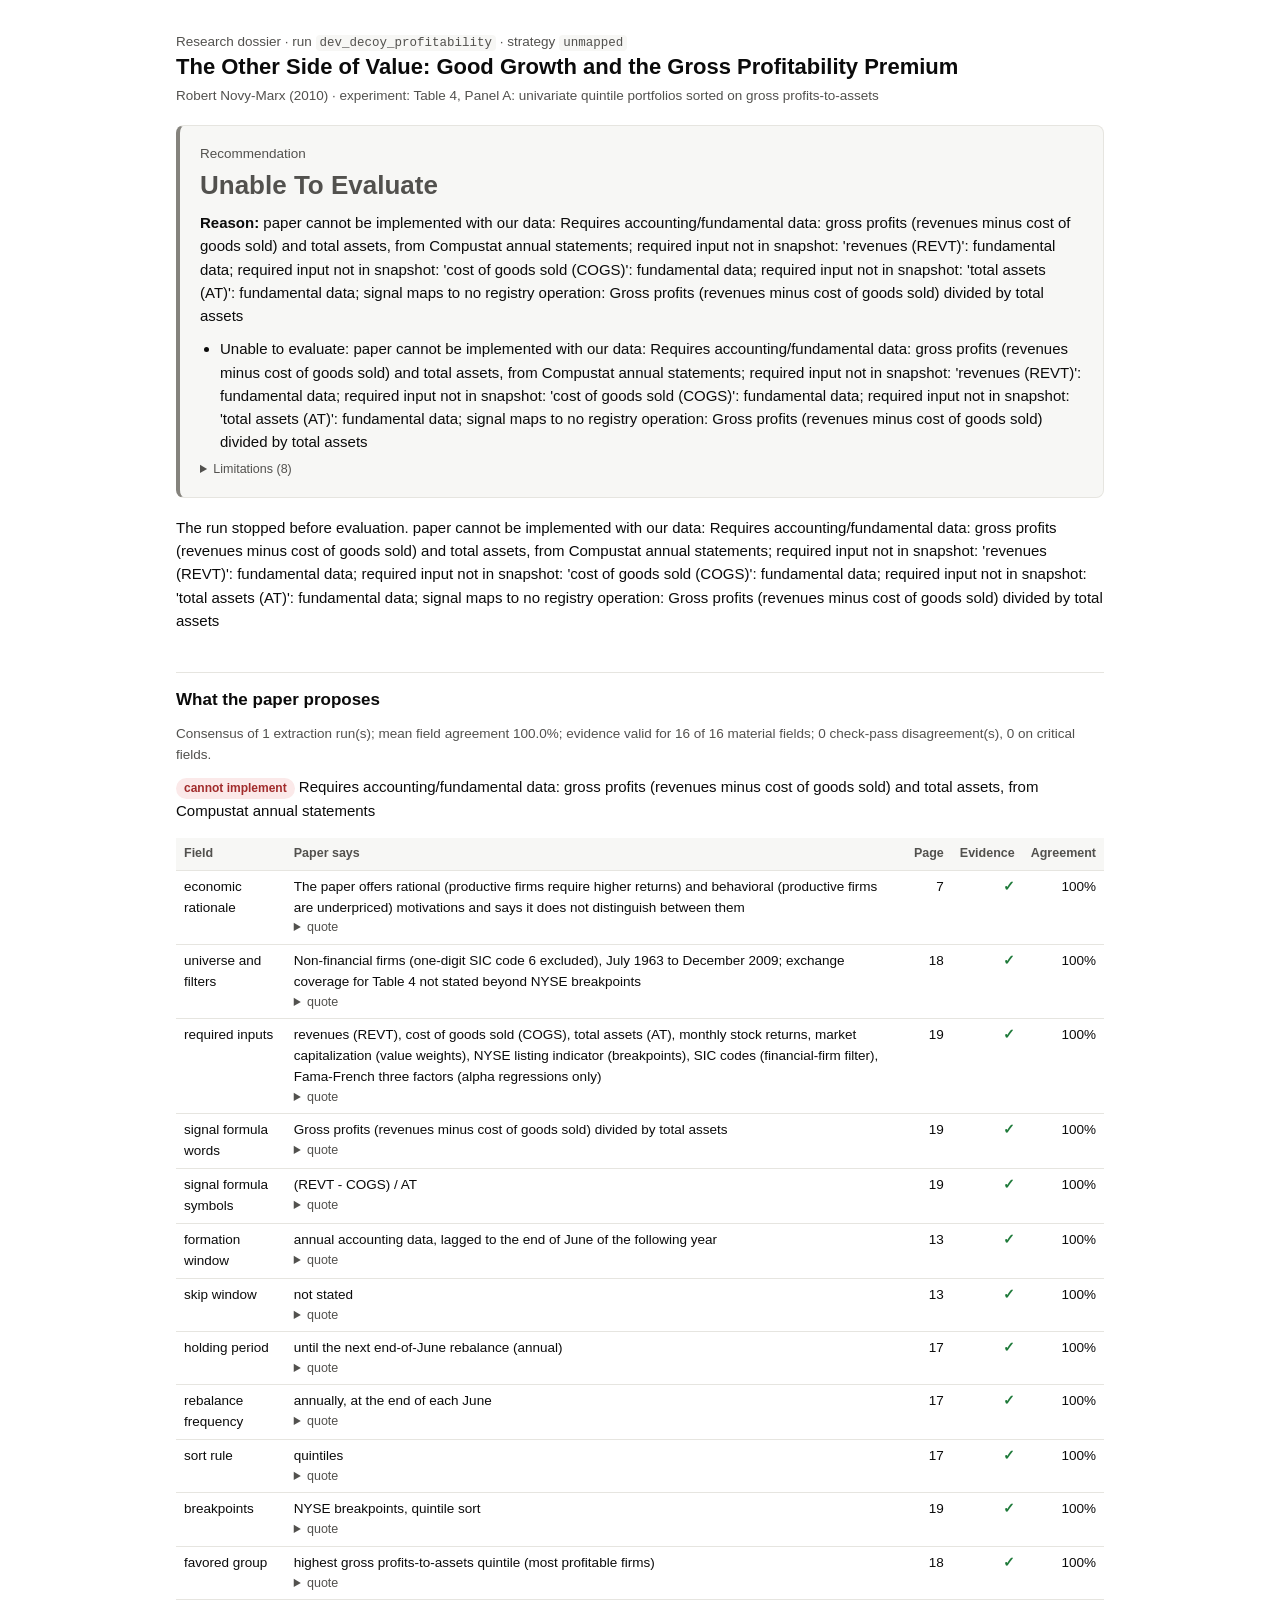
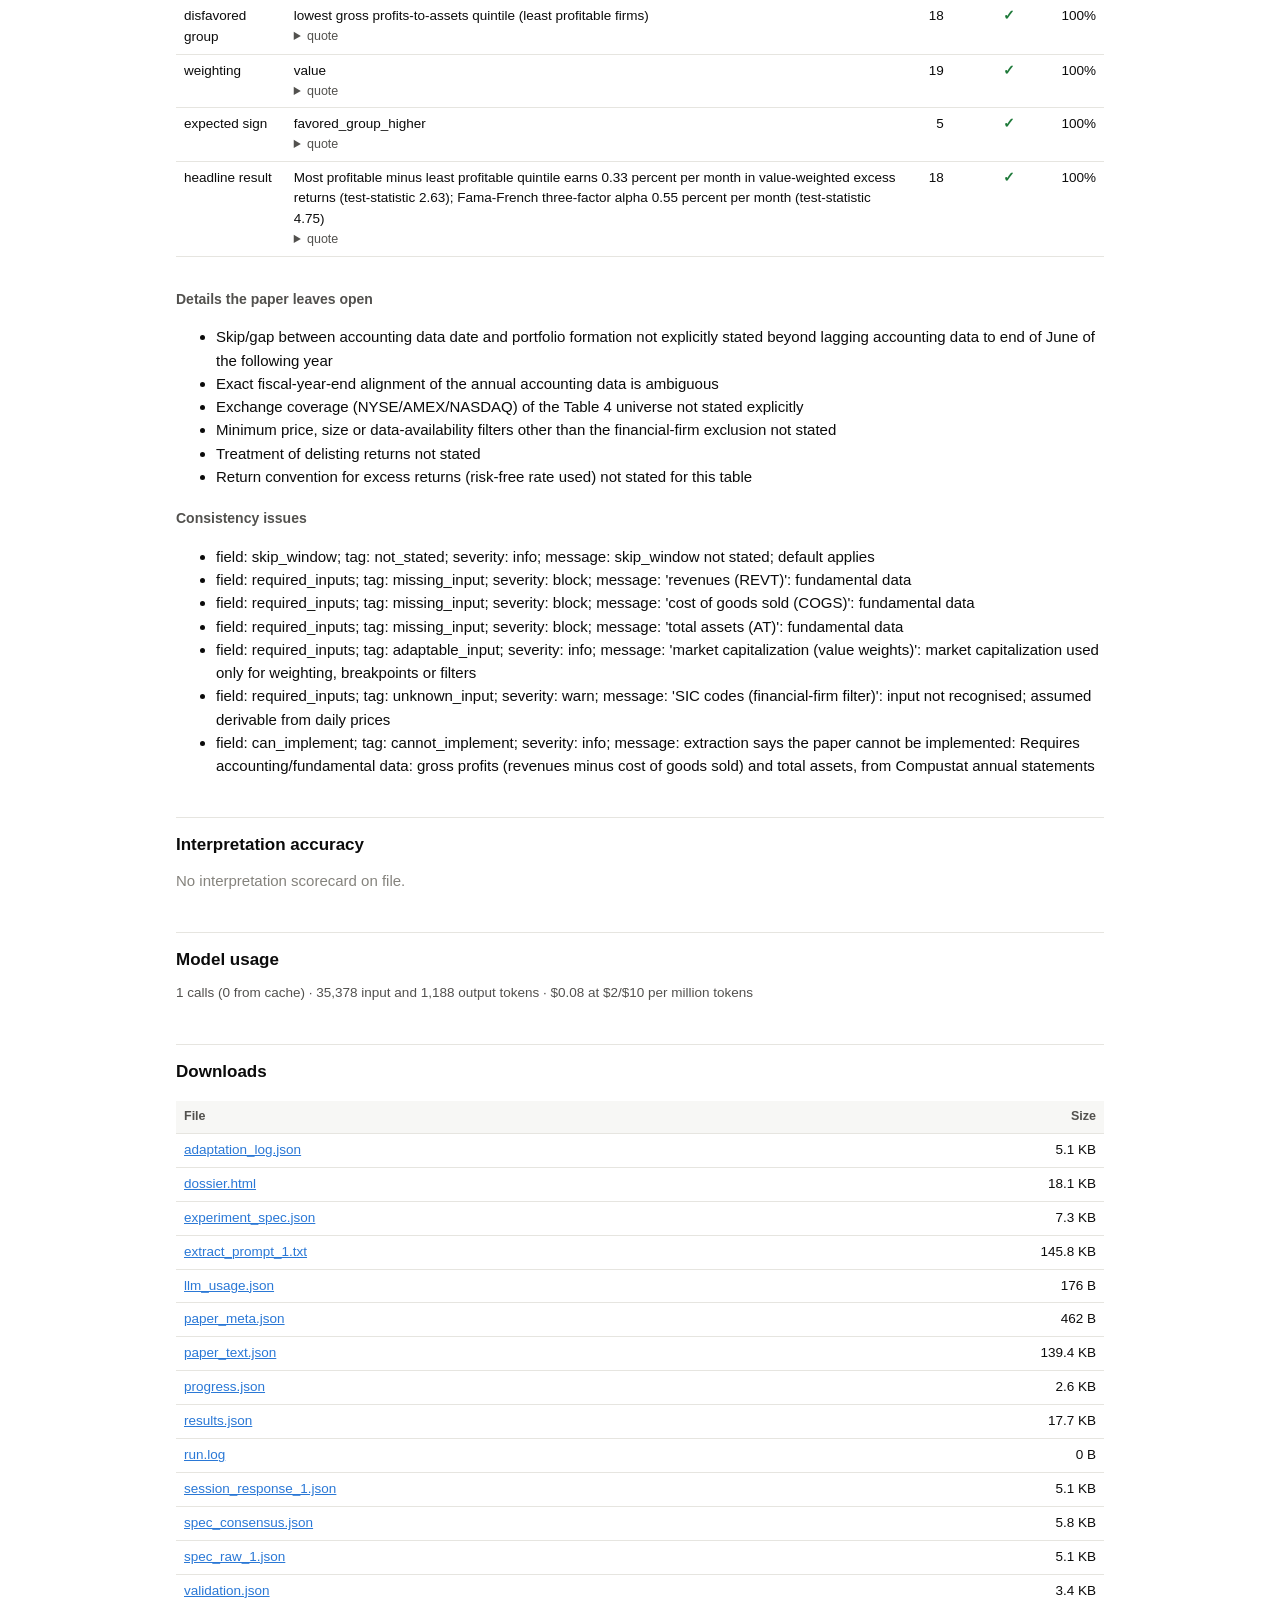
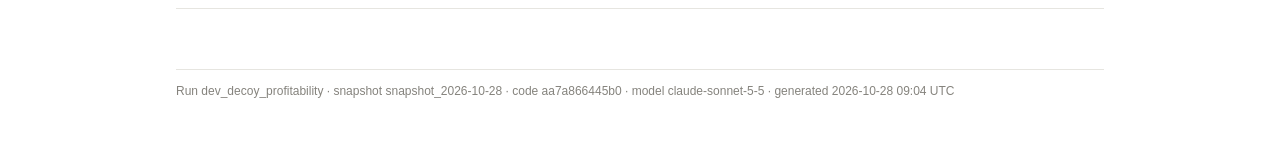
==== runs/demo_decoy_profitability/dossier.html @ 1dcea0e8 "Checkpoint 3: all papers run end to end, app on real runs, demo dossiers - Overlapping six-month coh" ====
<!doctype html>
<html lang="en">
<head>
<meta charset="utf-8">
<meta name="viewport" content="width=device-width, initial-scale=1">
<title>The Other Side of Value: Good Growth and the Gross Profitability Premium · dossier</title>
<style>:root {
  --ink: #0b0b0b; --ink-2: #52514e; --ink-3: #85837d; --line: #e6e5e0; --bg: #ffffff; --panel: #f7f7f5;
  --accent: #2a78d6; --accent-soft: #e8f1fb;
  --good: #1f7a3a; --good-bg: #e6f4ea; --warn: #8a5a00; --warn-bg: #fdf3dc; --bad: #a12b2b; --bad-bg: #fbe9e9;
  --neutral-bg: #efeeea;
}
* { box-sizing: border-box; }
body { margin: 0; background: var(--bg); color: var(--ink);
  font: 15px/1.55 -apple-system, BlinkMacSystemFont, "Segoe UI", Roboto, Helvetica, Arial, sans-serif; }
main { max-width: 960px; margin: 0 auto; padding: 32px 16px 48px; }
h1 { font-size: 22px; line-height: 1.3; margin: 0 0 4px; font-weight: 650; }
h2 { font-size: 17px; margin: 40px 0 10px; padding-top: 14px; border-top: 1px solid var(--line); font-weight: 650; }
h3 { font-size: 14px; margin: 20px 0 6px; color: var(--ink-2); font-weight: 600; }
p { margin: 6px 0 10px; }
.sub { color: var(--ink-2); font-size: 13.5px; }
.muted { color: var(--ink-3); }
a { color: var(--accent); }
table { border-collapse: collapse; width: 100%; font-size: 13.5px; margin: 6px 0 12px; }
th, td { text-align: left; padding: 6px 8px; border-bottom: 1px solid var(--line); vertical-align: top; }
th { color: var(--ink-2); font-weight: 600; font-size: 12.5px; background: var(--panel); }
td.n, th.n { text-align: right; font-variant-numeric: tabular-nums; white-space: nowrap; }
.scroll { overflow-x: auto; }
.card { border: 1px solid var(--line); border-left: 4px solid var(--accent); border-radius: 8px; padding: 18px 20px;
  background: var(--panel); margin: 18px 0; }
.card .word { font-size: 26px; font-weight: 700; text-transform: capitalize; margin: 0 0 6px; }
.card.pursue { border-left-color: var(--good); } .card.pursue .word { color: var(--good); }
.card.investigate-further { border-left-color: var(--warn); } .card.investigate-further .word { color: var(--warn); }
.card.deprioritize { border-left-color: var(--bad); } .card.deprioritize .word { color: var(--bad); }
.card.unable-to-evaluate { border-left-color: var(--ink-3); } .card.unable-to-evaluate .word { color: var(--ink-2); }
.card ul { margin: 6px 0; padding-left: 20px; }
.flags { display: flex; flex-wrap: wrap; gap: 6px; margin: 10px 0; }
.badge { display: inline-block; padding: 1px 8px; border-radius: 999px; font-size: 12px; font-weight: 600;
  background: var(--neutral-bg); color: var(--ink-2); white-space: nowrap; }
.badge.good, .badge.green, .badge.positive, .badge.strong, .badge.stated { background: var(--good-bg); color: var(--good); }
.badge.amber, .badge.mixed, .badge.moderate, .badge.uncertain, .badge.assumed, .badge.preliminary { background: var(--warn-bg); color: var(--warn); }
.badge.red, .badge.negative, .badge.weak, .badge.bad, .badge.unresolved { background: var(--bad-bg); color: var(--bad); }
.badge.adapted { background: var(--accent-soft); color: var(--accent); }
.tick { color: var(--good); font-weight: 700; } .cross { color: var(--bad); font-weight: 700; }
details summary { cursor: pointer; color: var(--ink-2); font-size: 12.5px; }
details blockquote { margin: 6px 0; padding: 6px 10px; border-left: 3px solid var(--line); color: var(--ink-2); font-size: 13px; }
img.chart { width: 100%; height: auto; display: block; margin: 8px 0; }
.grid2 { display: grid; grid-template-columns: 1fr 1fr; gap: 12px; }
.grid3 { display: grid; grid-template-columns: repeat(3, 1fr); gap: 12px; }
@media (max-width: 720px) { .grid2, .grid3 { grid-template-columns: 1fr; } }
.kv td:first-child { color: var(--ink-2); width: 42%; }
.headline { display: grid; grid-template-columns: repeat(4, 1fr); gap: 10px; margin: 10px 0; }
@media (max-width: 720px) { .headline { grid-template-columns: 1fr 1fr; } }
.stat { background: var(--panel); border-radius: 8px; padding: 10px 12px; }
.stat .v { font-size: 20px; font-weight: 650; font-variant-numeric: tabular-nums; }
.stat .l { font-size: 12px; color: var(--ink-2); }
.narr { background: var(--panel); border-radius: 8px; padding: 2px 16px 8px; }
footer { margin-top: 48px; padding-top: 12px; border-top: 1px solid var(--line); color: var(--ink-3); font-size: 12px; }
code { font-size: 12.5px; background: var(--panel); padding: 1px 4px; border-radius: 4px; }
</style>
</head>
<body>
<main>
<div class="sub">Research dossier · run <code>dev_decoy_profitability</code> · strategy <code>unmapped</code></div>
<h1>The Other Side of Value: Good Growth and the Gross Profitability Premium</h1>
<div class="sub">Robert Novy-Marx (2010) · experiment: Table 4, Panel A: univariate quintile portfolios sorted on gross profits-to-assets</div>

<!-- 1. recommendation card -->
<section class="card unable-to-evaluate" id="recommendation">
  <div class="sub">Recommendation</div>
  <div class="word">unable to evaluate</div>
<p><strong>Reason:</strong> paper cannot be implemented with our data: Requires accounting/fundamental data: gross profits (revenues minus cost of goods sold) and total assets, from Compustat annual statements; required input not in snapshot: &#39;revenues (REVT)&#39;: fundamental data; required input not in snapshot: &#39;cost of goods sold (COGS)&#39;: fundamental data; required input not in snapshot: &#39;total assets (AT)&#39;: fundamental data; signal maps to no registry operation: Gross profits (revenues minus cost of goods sold) divided by total assets</p>  <ul><li>Unable to evaluate: paper cannot be implemented with our data: Requires accounting/fundamental data: gross profits (revenues minus cost of goods sold) and total assets, from Compustat annual statements; required input not in snapshot: &#39;revenues (REVT)&#39;: fundamental data; required input not in snapshot: &#39;cost of goods sold (COGS)&#39;: fundamental data; required input not in snapshot: &#39;total assets (AT)&#39;: fundamental data; signal maps to no registry operation: Gross profits (revenues minus cost of goods sold) divided by total assets</li></ul>
  <details><summary>Limitations (8)</summary>
  <ul><li>Survivor universe: today&#39;s index constituents only (0 excluded for missing Yahoo data); delisted names are absent, which flatters returns.</li><li>Equal weighting (paper: value).</li><li>Long-only adaptation: the strategy holds the favored group only; no short leg.</li><li>Sample 2015-2025 lies entirely after publication.</li><li>Cash earns zero yield.</li><li>Returns use Yahoo adjusted-close conventions (dividends and splits folded in).</li><li>Effort reduction from the engine is not measured.</li><li>4 fields assumed (paper silent; labeled defaults) and 6 fields adapted.</li></ul>
  </details>
</section>

<!-- 2. summary -->
<section id="summary"><p>The run stopped before evaluation. paper cannot be implemented with our data: Requires accounting/fundamental data: gross profits (revenues minus cost of goods sold) and total assets, from Compustat annual statements; required input not in snapshot: &#39;revenues (REVT)&#39;: fundamental data; required input not in snapshot: &#39;cost of goods sold (COGS)&#39;: fundamental data; required input not in snapshot: &#39;total assets (AT)&#39;: fundamental data; signal maps to no registry operation: Gross profits (revenues minus cost of goods sold) divided by total assets</p></section>

<!-- 3. what the paper proposes -->
<h2 id="paper">What the paper proposes</h2>
<p class="sub">Consensus of 1 extraction run(s); mean field agreement 100.0%;
evidence valid for 16 of 16 material fields;
0 check-pass disagreement(s), 0 on critical fields.</p>
<p><span class="badge bad">cannot implement</span> Requires accounting/fundamental data: gross profits (revenues minus cost of goods sold) and total assets, from Compustat annual statements</p><div class="scroll"><table>
<tr><th>Field</th><th>Paper says</th><th class="n">Page</th><th class="n">Evidence</th><th class="n">Agreement</th></tr>
<tr>
  <td>economic rationale</td>
  <td>The paper offers rational (productive firms require higher returns) and behavioral (productive firms are underpriced) motivations and says it does not distinguish between them
<details><summary>quote</summary><blockquote>Distinguishing between competing stories for the observed proﬁtability premium is,</blockquote></details></td>
  <td class="n">7</td>
  <td class="n"><span class="tick" title="quote found on cited page">✓</span></td>
  <td class="n">100%</td>
</tr>
<tr>
  <td>universe and filters</td>
  <td>Non-financial firms (one-digit SIC code 6 excluded), July 1963 to December 2009; exchange coverage for Table 4 not stated beyond NYSE breakpoints
<details><summary>quote</summary><blockquote>ﬁrms (those with one-digit SIC codes of six), and covers July 1963 to December 2009.</blockquote></details></td>
  <td class="n">18</td>
  <td class="n"><span class="tick" title="quote found on cited page">✓</span></td>
  <td class="n">100%</td>
</tr>
<tr>
  <td>required inputs</td>
  <td>revenues (REVT), cost of goods sold (COGS), total assets (AT), monthly stock returns, market capitalization (value weights), NYSE listing indicator (breakpoints), SIC codes (financial-firm filter), Fama-French three factors (alpha regressions only)
<details><summary>quote</summary><blockquote>proﬁts-to-assets ((REVT - COGS) / A T), employing NYSE break points, and results of time-series</blockquote></details></td>
  <td class="n">19</td>
  <td class="n"><span class="tick" title="quote found on cited page">✓</span></td>
  <td class="n">100%</td>
</tr>
<tr>
  <td>signal formula words</td>
  <td>Gross profits (revenues minus cost of goods sold) divided by total assets
<details><summary>quote</summary><blockquote>proﬁts-to-assets ((REVT - COGS) / A T), employing NYSE break points, and results of time-series</blockquote></details></td>
  <td class="n">19</td>
  <td class="n"><span class="tick" title="quote found on cited page">✓</span></td>
  <td class="n">100%</td>
</tr>
<tr>
  <td>signal formula symbols</td>
  <td>(REVT - COGS) / AT
<details><summary>quote</summary><blockquote>proﬁts-to-assets ((REVT - COGS) / A T), employing NYSE break points, and results of time-series</blockquote></details></td>
  <td class="n">19</td>
  <td class="n"><span class="tick" title="quote found on cited page">✓</span></td>
  <td class="n">100%</td>
</tr>
<tr>
  <td>formation window</td>
  <td>annual accounting data, lagged to the end of June of the following year
<details><summary>quote</summary><blockquote>data to the end of June of the following year, asset pricing te sts start with the returns over July 1963.</blockquote></details></td>
  <td class="n">13</td>
  <td class="n"><span class="tick" title="quote found on cited page">✓</span></td>
  <td class="n">100%</td>
</tr>
<tr>
  <td>skip window</td>
  <td>not stated
<details><summary>quote</summary><blockquote>data to the end of June of the following year, asset pricing te sts start with the returns over July 1963.</blockquote></details></td>
  <td class="n">13</td>
  <td class="n"><span class="tick" title="quote found on cited page">✓</span></td>
  <td class="n">100%</td>
</tr>
<tr>
  <td>holding period</td>
  <td>until the next end-of-June rebalance (annual)
<details><summary>quote</summary><blockquote>(NYSE) break points, and are rebalanced at the end of each Jun e. The table shows the port-</blockquote></details></td>
  <td class="n">17</td>
  <td class="n"><span class="tick" title="quote found on cited page">✓</span></td>
  <td class="n">100%</td>
</tr>
<tr>
  <td>rebalance frequency</td>
  <td>annually, at the end of each June
<details><summary>quote</summary><blockquote>(NYSE) break points, and are rebalanced at the end of each Jun e. The table shows the port-</blockquote></details></td>
  <td class="n">17</td>
  <td class="n"><span class="tick" title="quote found on cited page">✓</span></td>
  <td class="n">100%</td>
</tr>
<tr>
  <td>sort rule</td>
  <td>quintiles
<details><summary>quote</summary><blockquote>A T). Portfolios are constructed using a quintile sort, base d on New Y ork Stock Exchange</blockquote></details></td>
  <td class="n">17</td>
  <td class="n"><span class="tick" title="quote found on cited page">✓</span></td>
  <td class="n">100%</td>
</tr>
<tr>
  <td>breakpoints</td>
  <td>NYSE breakpoints, quintile sort
<details><summary>quote</summary><blockquote>proﬁts-to-assets ((REVT - COGS) / A T), employing NYSE break points, and results of time-series</blockquote></details></td>
  <td class="n">19</td>
  <td class="n"><span class="tick" title="quote found on cited page">✓</span></td>
  <td class="n">100%</td>
</tr>
<tr>
  <td>favored group</td>
  <td>highest gross profits-to-assets quintile (most profitable firms)
<details><summary>quote</summary><blockquote>generally increasing with proﬁtability, with the most proﬁ table ﬁrms earning 0.33 percent</blockquote></details></td>
  <td class="n">18</td>
  <td class="n"><span class="tick" title="quote found on cited page">✓</span></td>
  <td class="n">100%</td>
</tr>
<tr>
  <td>disfavored group</td>
  <td>lowest gross profits-to-assets quintile (least profitable firms)
<details><summary>quote</summary><blockquote>per month higher average returns than the least proﬁtable ﬁr ms, with a test-statistic of</blockquote></details></td>
  <td class="n">18</td>
  <td class="n"><span class="tick" title="quote found on cited page">✓</span></td>
  <td class="n">100%</td>
</tr>
<tr>
  <td>weighting</td>
  <td>value
<details><summary>quote</summary><blockquote>This table shows monthly value-weighted average excess ret urns to portfolios sorted on gross</blockquote></details></td>
  <td class="n">19</td>
  <td class="n"><span class="tick" title="quote found on cited page">✓</span></td>
  <td class="n">100%</td>
</tr>
<tr>
  <td>expected sign</td>
  <td>favored_group_higher
<details><summary>quote</summary><blockquote>itable ﬁrms earn signiﬁcantly higher average returns than u nproﬁtable ﬁrms. They do so</blockquote></details></td>
  <td class="n">5</td>
  <td class="n"><span class="tick" title="quote found on cited page">✓</span></td>
  <td class="n">100%</td>
</tr>
<tr>
  <td>headline result</td>
  <td>Most profitable minus least profitable quintile earns 0.33 percent per month in value-weighted excess returns (test-statistic 2.63); Fama-French three-factor alpha 0.55 percent per month (test-statistic 4.75)
<details><summary>quote</summary><blockquote>generally increasing with proﬁtability, with the most proﬁ table ﬁrms earning 0.33 percent</blockquote></details></td>
  <td class="n">18</td>
  <td class="n"><span class="tick" title="quote found on cited page">✓</span></td>
  <td class="n">100%</td>
</tr>
</table></div>
<h3>Details the paper leaves open</h3><ul><li>Skip/gap between accounting data date and portfolio formation not explicitly stated beyond lagging accounting data to end of June of the following year</li><li>Exact fiscal-year-end alignment of the annual accounting data is ambiguous</li><li>Exchange coverage (NYSE/AMEX/NASDAQ) of the Table 4 universe not stated explicitly</li><li>Minimum price, size or data-availability filters other than the financial-firm exclusion not stated</li><li>Treatment of delisting returns not stated</li><li>Return convention for excess returns (risk-free rate used) not stated for this table</li></ul><h3>Consistency issues</h3><ul><li>field: skip_window; tag: not_stated; severity: info; message: skip_window not stated; default applies</li><li>field: required_inputs; tag: missing_input; severity: block; message: &#39;revenues (REVT)&#39;: fundamental data</li><li>field: required_inputs; tag: missing_input; severity: block; message: &#39;cost of goods sold (COGS)&#39;: fundamental data</li><li>field: required_inputs; tag: missing_input; severity: block; message: &#39;total assets (AT)&#39;: fundamental data</li><li>field: required_inputs; tag: adaptable_input; severity: info; message: &#39;market capitalization (value weights)&#39;: market capitalization used only for weighting, breakpoints or filters</li><li>field: required_inputs; tag: unknown_input; severity: warn; message: &#39;SIC codes (financial-firm filter)&#39;: input not recognised; assumed derivable from daily prices</li><li>field: can_implement; tag: cannot_implement; severity: info; message: extraction says the paper cannot be implemented: Requires accounting/fundamental data: gross profits (revenues minus cost of goods sold) and total assets, from Compustat annual statements</li></ul>

<!-- 10. interpretation accuracy -->
<h2 id="interpretation">Interpretation accuracy </h2>
<p class="muted">No interpretation scorecard on file.</p>
<!-- 11. narrative -->

<h2 id="usage">Model usage</h2>
<p class="sub">1 calls (0 from cache) · 35,378 input and 1,188 output tokens · $0.08 at $2/$10 per million tokens</p>

<!-- 12. downloads -->
<h2 id="downloads">Downloads</h2>
<div class="scroll"><table><tr><th>File</th><th class="n">Size</th></tr>
<tr><td><a href="adaptation_log.json">adaptation_log.json</a></td><td class="n">5.1 KB</td></tr><tr><td><a href="dossier.html">dossier.html</a></td><td class="n">18.1 KB</td></tr><tr><td><a href="experiment_spec.json">experiment_spec.json</a></td><td class="n">7.3 KB</td></tr><tr><td><a href="extract_prompt_1.txt">extract_prompt_1.txt</a></td><td class="n">145.8 KB</td></tr><tr><td><a href="llm_usage.json">llm_usage.json</a></td><td class="n">176 B</td></tr><tr><td><a href="paper_meta.json">paper_meta.json</a></td><td class="n">462 B</td></tr><tr><td><a href="paper_text.json">paper_text.json</a></td><td class="n">139.4 KB</td></tr><tr><td><a href="progress.json">progress.json</a></td><td class="n">2.6 KB</td></tr><tr><td><a href="results.json">results.json</a></td><td class="n">17.7 KB</td></tr><tr><td><a href="run.log">run.log</a></td><td class="n">0 B</td></tr><tr><td><a href="session_response_1.json">session_response_1.json</a></td><td class="n">5.1 KB</td></tr><tr><td><a href="spec_consensus.json">spec_consensus.json</a></td><td class="n">5.8 KB</td></tr><tr><td><a href="spec_raw_1.json">spec_raw_1.json</a></td><td class="n">5.1 KB</td></tr><tr><td><a href="validation.json">validation.json</a></td><td class="n">3.4 KB</td></tr></table></div>

<footer>
Run dev_decoy_profitability · snapshot snapshot_2026-10-28 · code aa7a866445b0 · model claude-sonnet-5-5 · generated 2026-10-28 09:04 UTC
</footer>
</main>
</body>
</html>
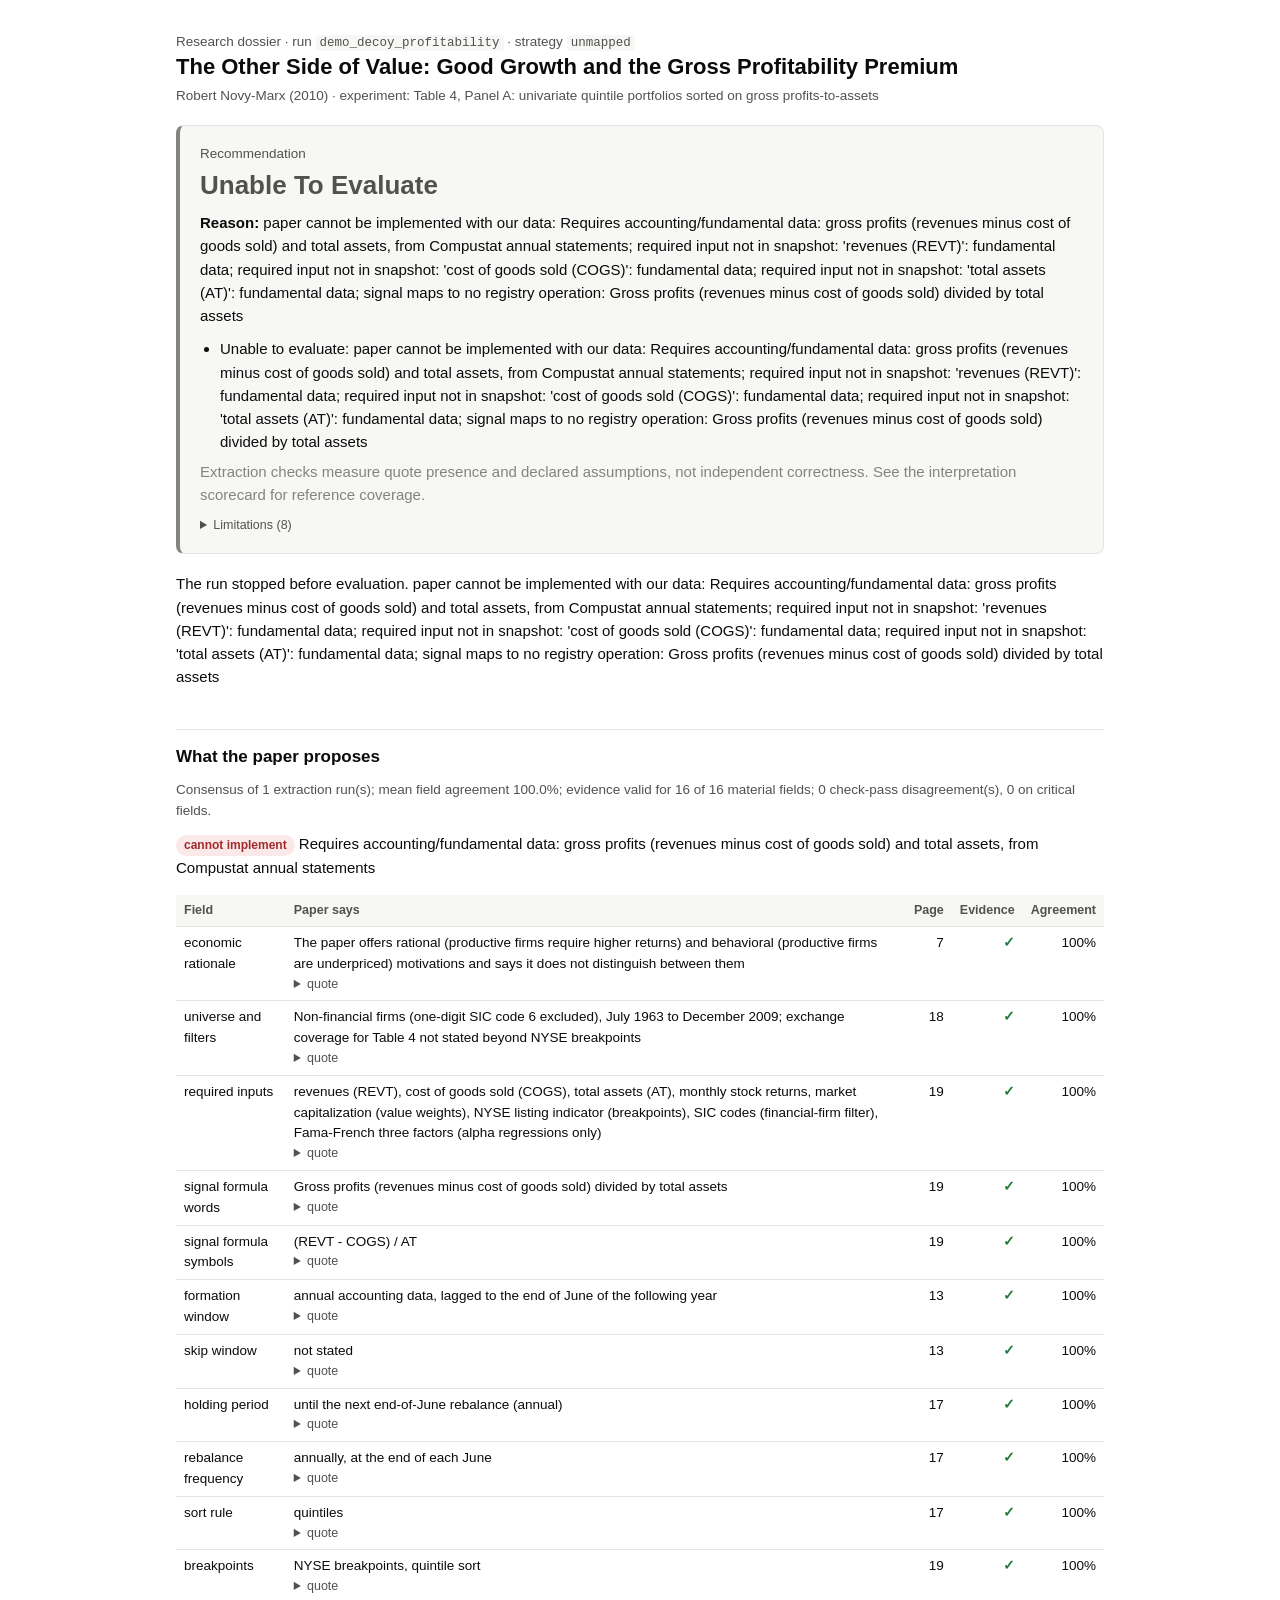
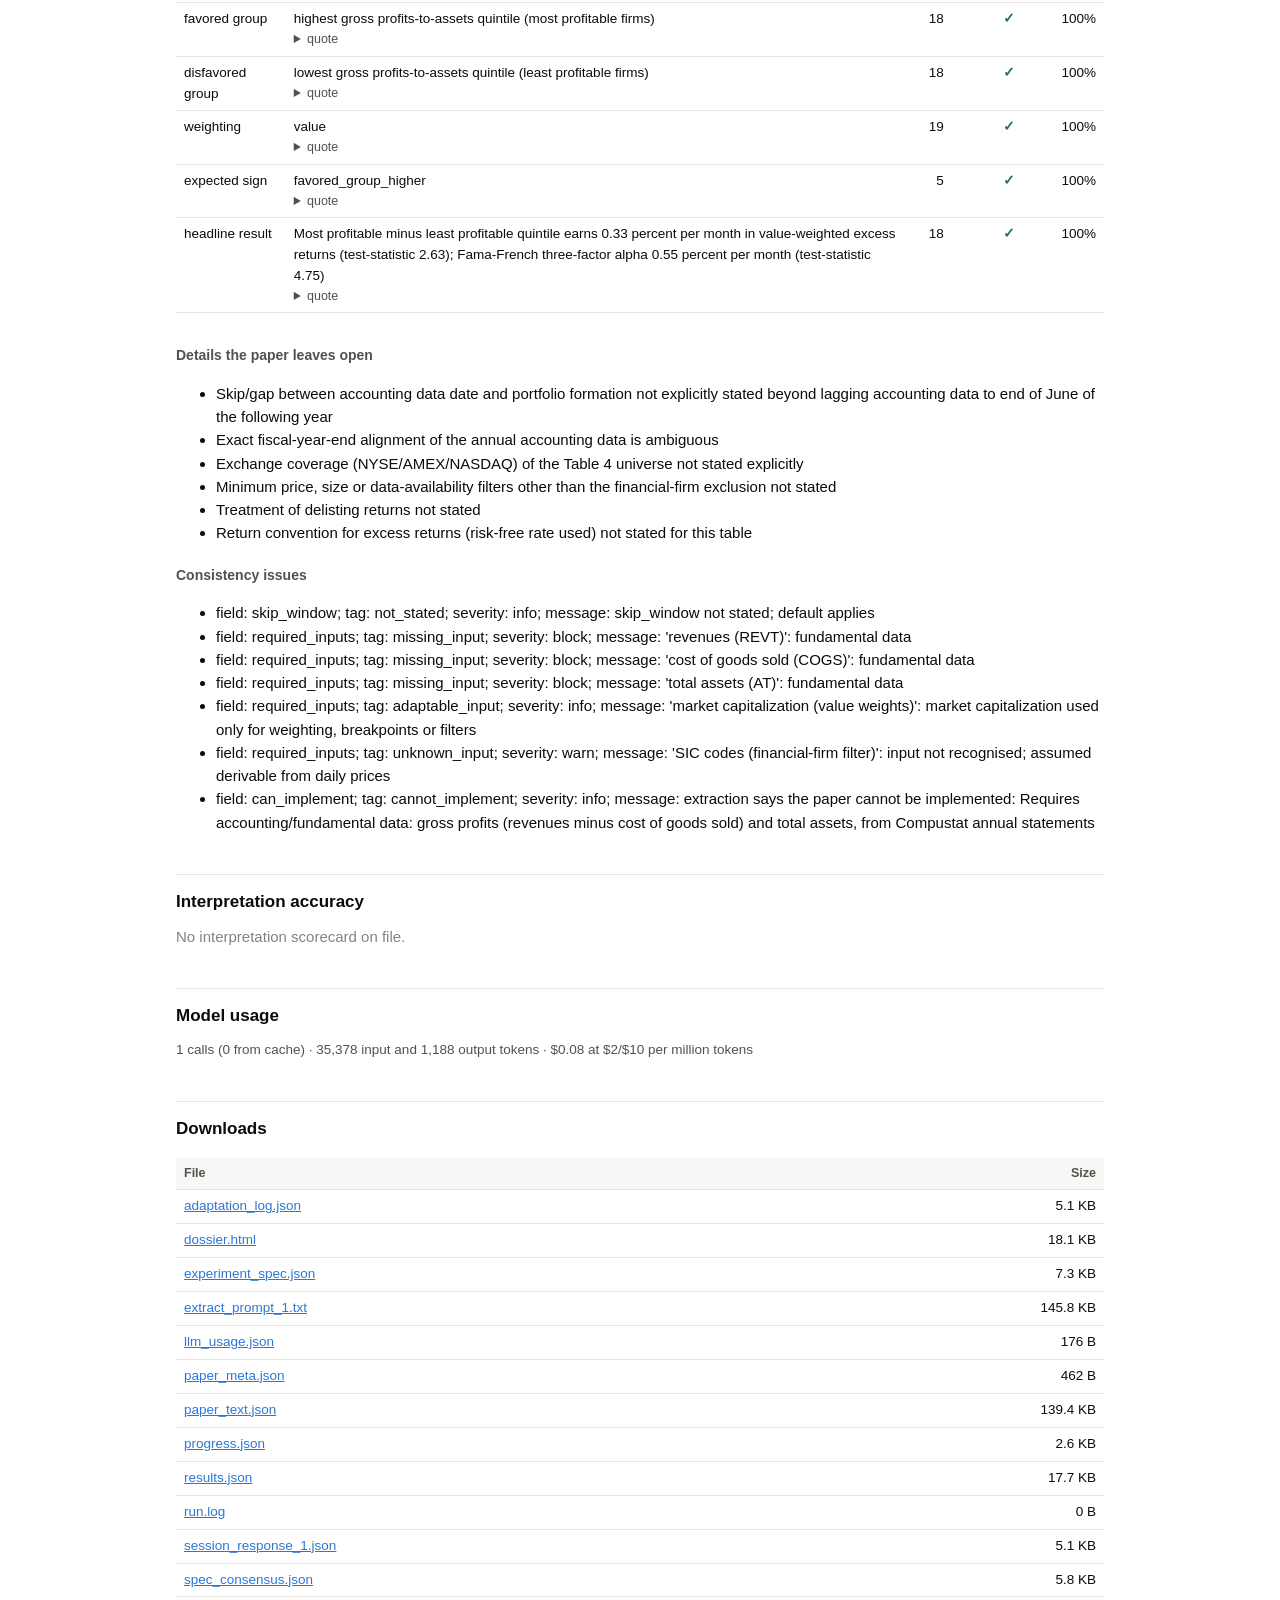
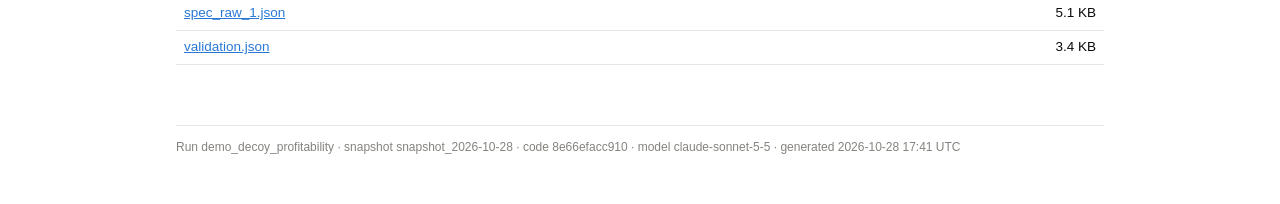
==== commit 3cc35a44: "Fix research dossier checks, labels, and demo reporting" ====
--- a/runs/demo_decoy_profitability/dossier.html
+++ b/runs/demo_decoy_profitability/dossier.html
@@ -61,7 +61,7 @@
 </head>
 <body>
 <main>
-<div class="sub">Research dossier · run <code>dev_decoy_profitability</code> · strategy <code>unmapped</code></div>
+<div class="sub">Research dossier · run <code>demo_decoy_profitability</code> · strategy <code>unmapped</code></div>
 <h1>The Other Side of Value: Good Growth and the Gross Profitability Premium</h1>
 <div class="sub">Robert Novy-Marx (2010) · experiment: Table 4, Panel A: univariate quintile portfolios sorted on gross profits-to-assets</div>
 
@@ -70,8 +70,10 @@
   <div class="sub">Recommendation</div>
   <div class="word">unable to evaluate</div>
 <p><strong>Reason:</strong> paper cannot be implemented with our data: Requires accounting/fundamental data: gross profits (revenues minus cost of goods sold) and total assets, from Compustat annual statements; required input not in snapshot: &#39;revenues (REVT)&#39;: fundamental data; required input not in snapshot: &#39;cost of goods sold (COGS)&#39;: fundamental data; required input not in snapshot: &#39;total assets (AT)&#39;: fundamental data; signal maps to no registry operation: Gross profits (revenues minus cost of goods sold) divided by total assets</p>  <ul><li>Unable to evaluate: paper cannot be implemented with our data: Requires accounting/fundamental data: gross profits (revenues minus cost of goods sold) and total assets, from Compustat annual statements; required input not in snapshot: &#39;revenues (REVT)&#39;: fundamental data; required input not in snapshot: &#39;cost of goods sold (COGS)&#39;: fundamental data; required input not in snapshot: &#39;total assets (AT)&#39;: fundamental data; signal maps to no registry operation: Gross profits (revenues minus cost of goods sold) divided by total assets</li></ul>
+  <p class="muted">Extraction checks measure quote presence and declared assumptions, not independent correctness.
+See the interpretation scorecard for reference coverage.</p>
   <details><summary>Limitations (8)</summary>
-  <ul><li>Survivor universe: today&#39;s index constituents only (0 excluded for missing Yahoo data); delisted names are absent, which flatters returns.</li><li>Equal weighting (paper: value).</li><li>Long-only adaptation: the strategy holds the favored group only; no short leg.</li><li>Sample 2015-2025 lies entirely after publication.</li><li>Cash earns zero yield.</li><li>Returns use Yahoo adjusted-close conventions (dividends and splits folded in).</li><li>Effort reduction from the engine is not measured.</li><li>4 fields assumed (paper silent; labeled defaults) and 6 fields adapted.</li></ul>
+  <ul><li>Survivor universe: today&#39;s index constituents only (0 excluded for missing Yahoo data); delisted names are absent, which flatters returns.</li><li>Equal weighting (paper: value).</li><li>Long-only adaptation: the strategy holds the favored group only; no short leg.</li><li>Sample 2015-2025 lies entirely after publication.</li><li>Cash earns zero yield.</li><li>Returns use Yahoo adjusted-close conventions (dividends and splits folded in).</li><li>Effort reduction from the engine is not measured.</li><li>4 fields assumed (paper silent; labeled defaults) and 7 fields adapted.</li></ul>
   </details>
 </section>
 
@@ -230,7 +232,7 @@
 <tr><td><a href="adaptation_log.json">adaptation_log.json</a></td><td class="n">5.1 KB</td></tr><tr><td><a href="dossier.html">dossier.html</a></td><td class="n">18.1 KB</td></tr><tr><td><a href="experiment_spec.json">experiment_spec.json</a></td><td class="n">7.3 KB</td></tr><tr><td><a href="extract_prompt_1.txt">extract_prompt_1.txt</a></td><td class="n">145.8 KB</td></tr><tr><td><a href="llm_usage.json">llm_usage.json</a></td><td class="n">176 B</td></tr><tr><td><a href="paper_meta.json">paper_meta.json</a></td><td class="n">462 B</td></tr><tr><td><a href="paper_text.json">paper_text.json</a></td><td class="n">139.4 KB</td></tr><tr><td><a href="progress.json">progress.json</a></td><td class="n">2.6 KB</td></tr><tr><td><a href="results.json">results.json</a></td><td class="n">17.7 KB</td></tr><tr><td><a href="run.log">run.log</a></td><td class="n">0 B</td></tr><tr><td><a href="session_response_1.json">session_response_1.json</a></td><td class="n">5.1 KB</td></tr><tr><td><a href="spec_consensus.json">spec_consensus.json</a></td><td class="n">5.8 KB</td></tr><tr><td><a href="spec_raw_1.json">spec_raw_1.json</a></td><td class="n">5.1 KB</td></tr><tr><td><a href="validation.json">validation.json</a></td><td class="n">3.4 KB</td></tr></table></div>
 
 <footer>
-Run dev_decoy_profitability · snapshot snapshot_2026-10-28 · code aa7a866445b0 · model claude-sonnet-5-5 · generated 2026-10-28 09:04 UTC
+Run demo_decoy_profitability · snapshot snapshot_2026-10-28 · code 8e66efacc910 · model claude-sonnet-5-5 · generated 2026-10-28 17:41 UTC
 </footer>
 </main>
 </body>
